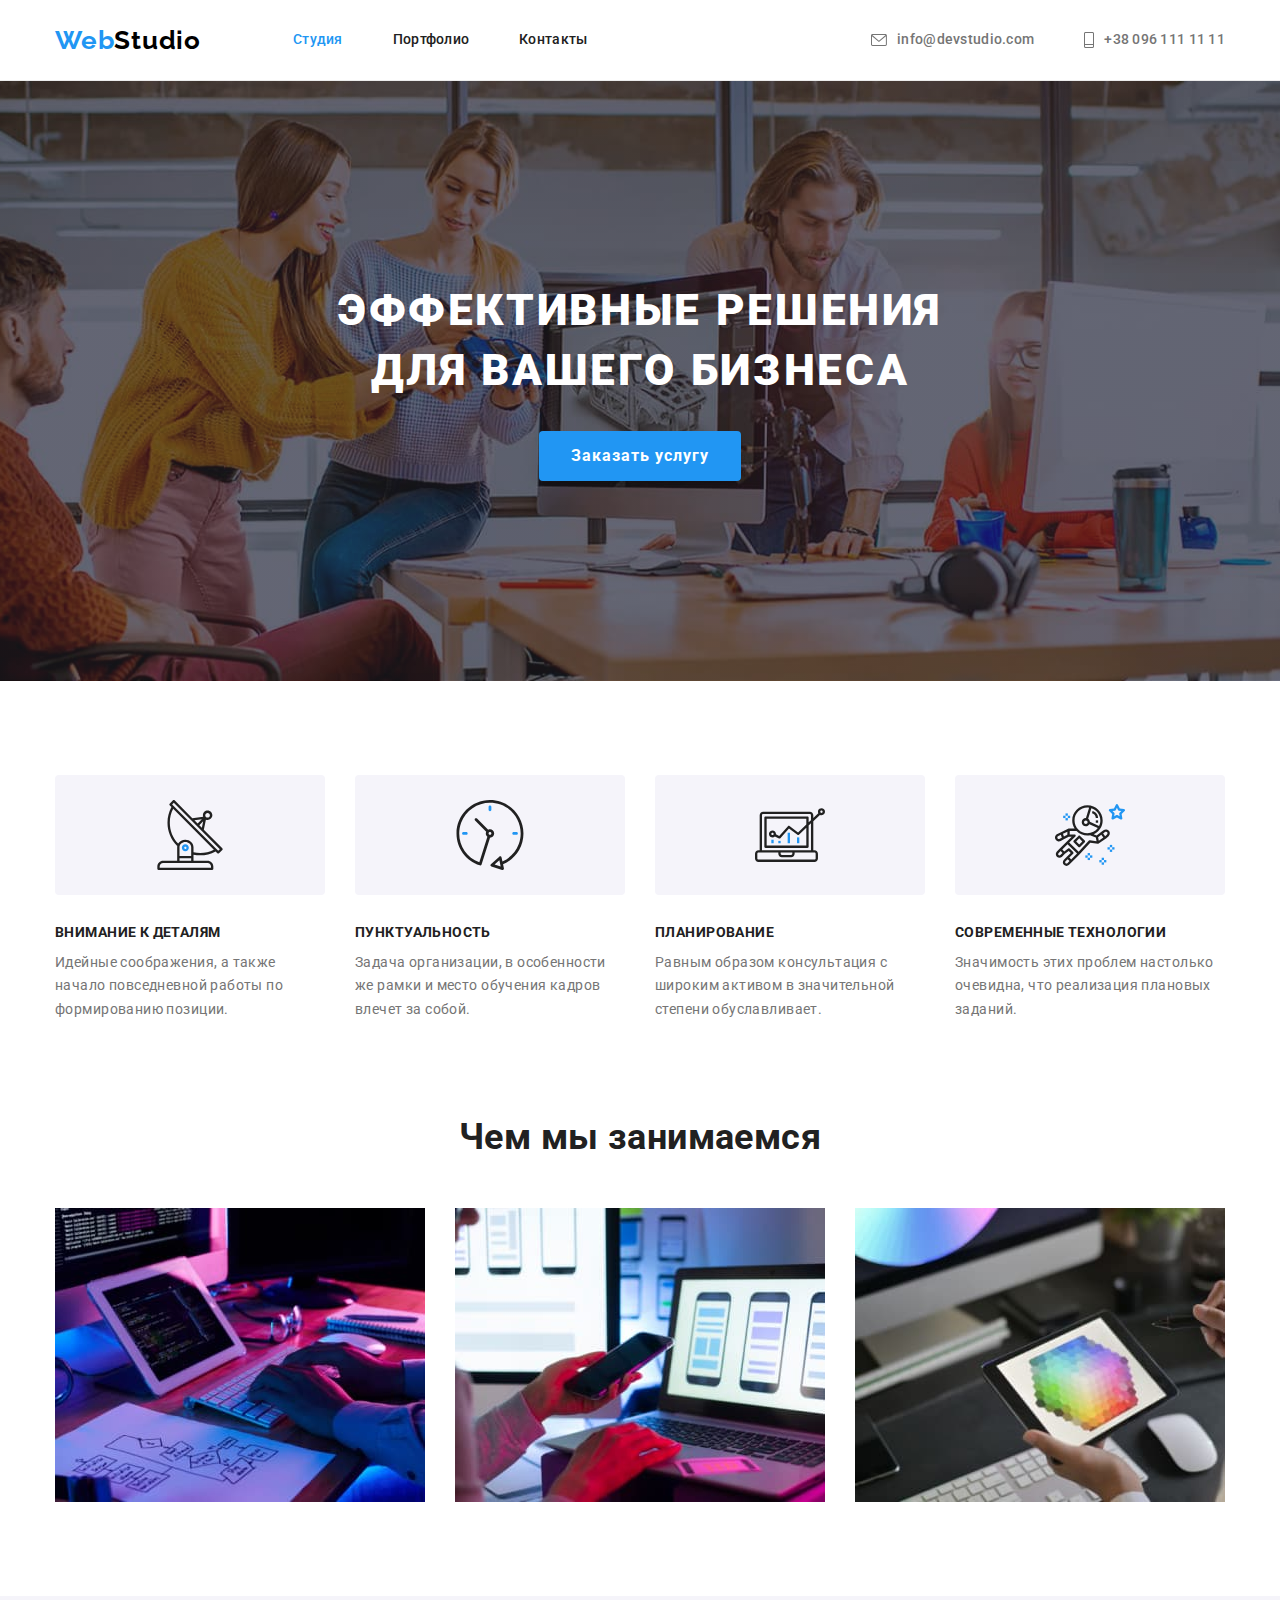
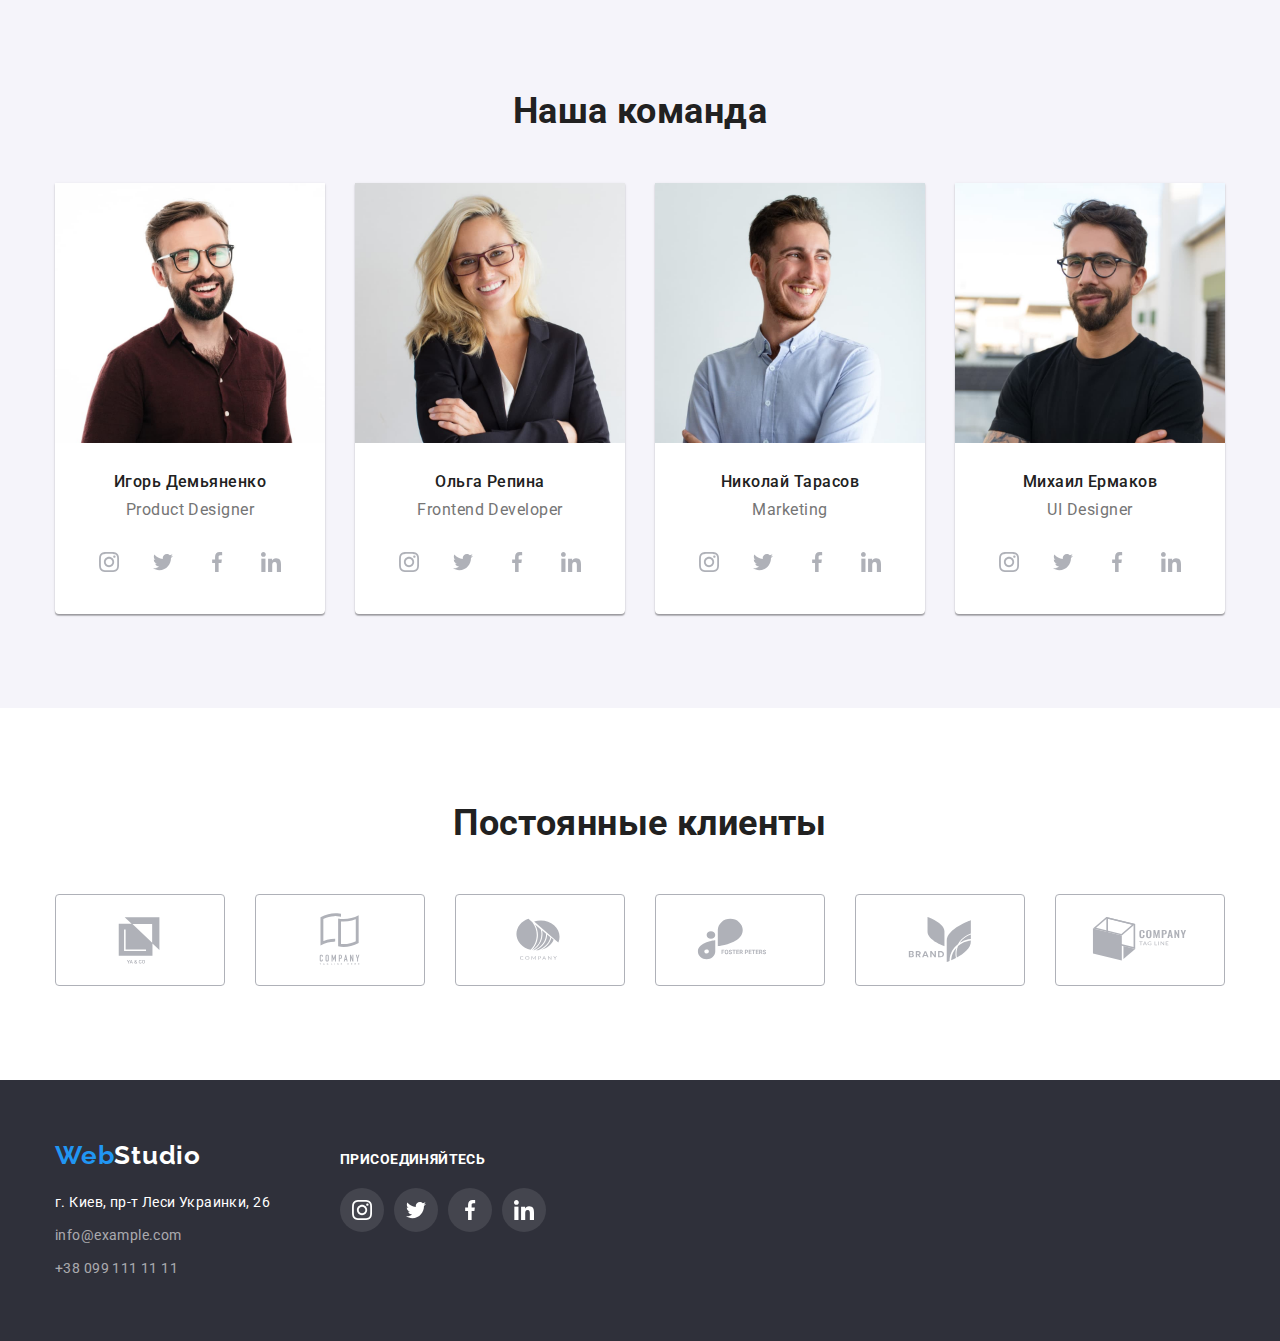
==== index.html @ 3a70c7c9 "dz5" ====
<!DOCTYPE html>
<html lang="ru">
<head>
    <meta charset="UTF-8">
    <meta http-equiv="X-UA-Compatible" content="IE=edge">
    <meta name="viewport" content="width=device-width, initial-scale=1.0">
    <title>Document</title>
    <link
      rel="stylesheet"
      href="https://cdnjs.cloudflare.com/ajax/libs/modern-normalize/1.1.0/modern-normalize.min.css"
    />
    <link rel="stylesheet" href="./css/style.css">
    <link rel="preconnect" href="https://fonts.googleapis.com">
    <link rel="preconnect" href="https://fonts.gstatic.com" crossorigin>
    <link href="https://fonts.googleapis.com/css2?family=Raleway:wght@700&family=Roboto:wght@400;500;700;900&display=swap" rel="stylesheet">
</head>
<body>
    <header class="header">
        <div class="container header-container">
        <nav class="header-nav nav"> 
            <a class="logo-header link" href="./index.html">Web<span class="header-logo-black">Studio</span></a>
            <ul  class="list header-nav-list">
                <li class="header-nav-item"><a class="header-nav-link link current" href="./index.html">Студия</a></li>
                <li class="header-nav-item"><a class="header-nav-link link" href="./portfolio.html">Портфолио</a></li>
                <li class="header-nav-item"><a class="header-nav-link link" href="">Контакты</a></li>
            </ul>
        </nav> 
        
            <ul  class="header-tel list">
                <li class="header-tel-li">
                    <a class="header-nav-link link"
                     href="mailto:info@devstudio.com">
                    <svg class="header-icons"  width="16px" height="12px">
                    <use href="./images/icons.svg#icon-mail-icon"></use>
                    </svg>info@devstudio.com</a></li>
                <li class="header-tel-li">
                    <a class="header-nav-link link" 
                    href="tel:+380961111111">
                    <svg class="header-icons"  width="10px" height="16px">
                        <use href="./images/icons.svg#icon-phone-icon"></use>
                    </svg>
                    +38 096 111 11 11</a></li>
            </ul>
        </div>
    </header>
        
    <main>
        <!-- Герой -->
        <section class=hero> 
            <h1 class="hero-title">
                Эффективные решения<br />
                для вашего бизнеса
              </h1>   
            <button type="button" class="hero-btn">Заказать услугу</button>
        </section>

        <!-- Наши особенности -->
         <section class="section about-us">
             <div class="container">
             <h2 class="visually-hidden" >Преимущества</h2>
             <ul  class="about-us-list list">
                 <li class="about-item">
                    <div class="about-us-container ">
                        <svg class="benefits-icons" width="70px" height="70px">
                          <use href="./images/icons.svg#icon-antenna"></use>
                        </svg>
                      </div>
                     <h3 class="about-us-title title">Внимание к деталям</h3>
                     <p class="about-us-text">Идейные соображения, а также начало повседневной работы по формированию позиции.</p>
                 </li>
                 <li class="about-item">
                    <div class="about-us-container ">
                        <svg class="benefits-icons" width="70px" height="70px">
                          <use href="./images/icons.svg#icon-clock"></use>
                        </svg>
                      </div>
                     <h3 class="about-us-title title">Пунктуальность</h3>
                     <p class="about-us-text">Задача организации, в особенности же рамки и место обучения кадров влечет за собой.</p>
                 </li>  
                 <li class="about-item">
                    <div class="about-us-container ">
                        <svg class="benefits-icons" width="70px" height="70px">
                          <use href="./images/icons.svg#icon-diagram"></use>
                        </svg>
                      </div>
                     <h3 class="about-us-title title">Планирование</h3>
                     <p class="about-us-text">Равным образом консультация с широким активом в значительной степени обуславливает.</p>
                 </li>
                 <li class="about-item">
                    <div class="about-us-container ">
                        <svg class="benefits-icons" width="70px" height="70px">
                          <use href="./images/icons.svg#icon-astronaut"></use>
                        </svg>
                      </div>
                     <h3 class="about-us-title title">Современные технологии</h3>
                     <p class="about-us-text">Значимость этих проблем настолько очевидна, что реализация плановых заданий.</p>
                 </li>
             </ul>
            </div>
         </section>
         <!-- Чем мы занимаемся -->
         <section class="section product">
             <div class="container">
            <h2 class="section-title title">Чем мы занимаемся</h2>
            <ul class="product-list list">
                <li class="product-li">
                    <img class="photo-about-we"
                     src="./images/about-img-1.jpg"
                     alt="разработка программного обеспечения"
                     width="370"
                    />
                </li>
                <li class="product-li">
                    <img class="photo-about-we"
                    src="./images/about-img-2.jpg" 
                    alt="разработка мобильных приложений"
                    width="370"
                    />
                </li>
                <li class="product-li">
                    <img class="photo-about-we"
                    src="./images/about-img-3.jpg"
                    alt="подбор цветной гаммы"
                    width="370"
                    />
                </li>
            </ul>
            </div>
         </section>
         <!-- Наша команда -->
         <section class="section team">
             <div class="container">
             <h2 class="section-title title">Наша команда</h2>
             <ul  class="team-list list">
                 <li class="team-list-item">
                     <img class="photo-about-we"
                     src="./images/team-img-1.jpg" 
                     alt="фото сотрудника продуктового дизайнера Игоря Демьяненко"
                     width="270"
                     />
                     <div class="title-name">
                     <h3 class="team-name-title title">Игорь Демьяненко</h3>
                     <p class="team-list-text" lang="en">Product Designer</p>
                     <ul class="social-list list">
                        <li class="social-item">
                          <a href="https://www.instagram.com/" class="social-links" target="_blank" rel="noreferrer noopener">
                            <svg class="social-icons" width="20px" height="20px">
                              <use href="./images/icons.svg#icon-instagram"></use>
                            </svg>
                        </a>
                        </li>
                        <li class="social-item">
                            <a href="https://twitter.com/?lang=ru" class="social-links" target="_blank" rel="noreferrer noopener">
                              <svg class="social-icons" width="20px" height="20px">
                                <use href="./images/icons.svg#icon-twitter"></use>
                              </svg>
                            </a>
                          </li>
                          <li class="social-item">
                            <a href="https://www.facebook.com/" class="social-links" target="_blank" rel="noreferrer noopener">
                              <svg class="social-icons" width="20px" height="20px">
                                <use href="./images/icons.svg#icon-facebook"></use>
                              </svg>
                            </a>
                          </li>
                          <li class="social-item">
                            <a href="https://ru.linkedin.com/" class="social-links" target="_blank" rel="noreferrer noopener">
                              <svg class="social-icons" width="20px" height="20px">
                                <use href="./images/icons.svg#icon-linkedin"></use>
                              </svg>
                            </a>
                          </li>
                     </ul>
                     </div>
                 </li>
                 <li class="team-list-item">
                     <img class="photo-about-we" 
                     src="./images/team-img-2.jpg" 
                     alt="фото сотрудника фронтенд разработчика Ольги Репиной"
                     width="270"
                     />
                     <div class="title-name">
                     <h3 class="team-name-title title">Ольга Репина</h3>
                     <p class="team-list-text" lang="en">Frontend Developer</p>
                     <ul class="social-list list">
                        <li class="social-item">
                          <a href="https://www.instagram.com/" class="social-links" target="_blank" rel="noreferrer noopener">
                            <svg class="social-icons" width="20px" height="20px">
                              <use href="./images/icons.svg#icon-instagram"></use>
                            </svg>
                        </a>
                        </li>
                        <li class="social-item">
                            <a href="https://twitter.com/?lang=ru" class="social-links" target="_blank" rel="noreferrer noopener">
                              <svg class="social-icons" width="20px" height="20px">
                                <use href="./images/icons.svg#icon-twitter"></use>
                              </svg>
                            </a>
                          </li>
                          <li class="social-item">
                            <a href="https://www.facebook.com/" class="social-links" target="_blank" rel="noreferrer noopener">
                              <svg class="social-icons" width="20px" height="20px">
                                <use href="./images/icons.svg#icon-facebook"></use>
                              </svg>
                            </a>
                          </li>
                          <li class="social-item">
                            <a href="https://ru.linkedin.com/" class="social-links" target="_blank" rel="noreferrer noopener">
                              <svg class="social-icons" width="20px" height="20px">
                                <use href="./images/icons.svg#icon-linkedin"></use>
                              </svg>
                            </a>
                          </li>
                     </ul>
                     </div>
                 </li>
                 <li class="team-list-item">
                     <img class="photo-about-we" 
                     src="./images/team-img-3.jpg" 
                     alt="фото сотрудника маркетолога Николая Тарасова"
                     width="270"
                     />
                    <div class="title-name">
                     <h3 class="team-name-title title">Николай Тарасов</h3>
                     <p class="team-list-text" lang="en">Marketing</p>
                     <ul class="social-list list">
                        <li class="social-item">
                          <a href="https://www.instagram.com/" class="social-links" target="_blank" rel="noreferrer noopener">
                            <svg class="social-icons" width="20px" height="20px">
                              <use href="./images/icons.svg#icon-instagram"></use>
                            </svg>
                        </a>
                        </li>
                        <li class="social-item">
                            <a href="https://twitter.com/?lang=ru" class="social-links" target="_blank" rel="noreferrer noopener">
                              <svg class="social-icons" width="20px" height="20px">
                                <use href="./images/icons.svg#icon-twitter"></use>
                              </svg>
                            </a>
                          </li>
                          <li class="social-item">
                            <a href="https://www.facebook.com/" class="social-links" target="_blank" rel="noreferrer noopener">
                              <svg class="social-icons" width="20px" height="20px">
                                <use href="./images/icons.svg#icon-facebook"></use>
                              </svg>
                            </a>
                          </li>
                          <li class="social-item">
                            <a href="https://ru.linkedin.com/" class="social-links" target="_blank" rel="noreferrer noopener">
                              <svg class="social-icons" width="20px" height="20px">
                                <use href="./images/icons.svg#icon-linkedin"></use>
                              </svg>
                            </a>
                          </li>
                     </ul>
                    </div>
                 </li>
                 <li class="team-list-item">
                     <img class="photo-about-we" 
                        src="./images/team-img-4.jpg" 
                        alt="фото сотрудника дизайнера интерфесов Михаила Ермакова"
                        width="270"
                     />
                     <div class="title-name">
                        <h3 class="team-name-title title">Михаил Ермаков</h3>
                        <p class="team-list-text" lang="en">UI Designer</p>
                        <ul class="social-list list">
                            <li class="social-item">
                              <a href="https://www.instagram.com/" class="social-links" target="_blank" rel="noreferrer noopener">
                                <svg class="social-icons" width="20px" height="20px">
                                  <use href="./images/icons.svg#icon-instagram"></use>
                                </svg>
                            </a>
                            </li>
                            <li class="social-item">
                                <a href="https://twitter.com/?lang=ru" class="social-links" target="_blank" rel="noreferrer noopener">
                                  <svg class="social-icons" width="20px" height="20px">
                                     <use href="./images/icons.svg#icon-twitter"></use>
                                  </svg>
                                </a>
                              </li>
                              <li class="social-item">
                                <a href="https://www.facebook.com/" class="social-links" target="_blank" rel="noreferrer noopener">
                                  <svg class="social-icons" width="20px" height="20px">
                                    <use href="./images/icons.svg#icon-facebook"></use>
                                  </svg>
                                </a>
                              </li>
                              <li class="social-item">
                                <a href="https://ru.linkedin.com/" class="social-links" target="_blank" rel="noreferrer noopener">
                                  <svg class="social-icons" width="20px" height="20px">
                                    <use href="./images/icons.svg#icon-linkedin"></use>
                                  </svg>
                                </a>
                              </li>
                         </ul>
                     </div>
                 </li>
             </ul>
            </div>
         </section>
        <!-- Клиенты -->
         <section class="section">
            <div class="container">
              <h2 class="section-title title">Постоянные клиенты</h2>
              <ul class="client-list list">
                <li class="client-item">
                  <a href="https://www.google.com.ua/?hl=ru" class="client-link" target="_blank" rel="noreferrer noopener">
                    <svg class="client-icon" width="106px" height="60px">
                      <use href="./images/icons.svg#icon-Logo"></use>
                    </svg>
                  </a>
                </li>
                <li class="client-item">
                  <a href="https://www.google.com.ua/?hl=ru" class="client-link" target="_blank" rel="noreferrer noopener"> 
                    <svg class="client-icon" width="106px" height="60px">
                      <use href="./images/icons.svg#icon-Logo-1"></use>
                    </svg>
                  </a>
                </li>
                <li class="client-item">
                  <a href="https://www.google.com.ua/?hl=ru" class="client-link" target="_blank" rel="noreferrer noopener">
                    <svg class="client-icon" width="106px" height="60px">
                      <use href="./images/icons.svg#icon-Logo-2"></use>
                    </svg>
                  </a>
                </li>
                <li class="client-item">
                  <a href="https://www.google.com.ua/?hl=ru" class="client-link" target="_blank" rel="noreferrer noopener">
                    <svg class="client-icon" width="106px" height="60px">
                      <use href="./images/icons.svg#icon-Logo-3"></use>
                    </svg>
                  </a>
                </li>
                <li class="client-item">
                  <a href="https://www.google.com.ua/?hl=ru" class="client-link" target="_blank" rel="noreferrer noopener">
                    <svg class="client-icon" width="106px" height="60px">
                      <use href="./images/icons.svg#icon-Logo-4"></use>
                    </svg>
                  </a>
                </li>
                <li class="client-item">
                  <a href="https://www.google.com.ua/?hl=ru" class="client-link" target="_blank" rel="noreferrer noopener">
                    <svg class="client-icon" width="106px" height="60px">
                      <use href="./images/icons.svg#icon-Logo-5"></use>
                    </svg>
                  </a>
                </li>
              </ul>
            </div>
          </section>
    </main>
    <!-- ФУТЕР -->
    <footer class="footer">
      <div class="container footer-container">
        <div class="address-container">
        <a href="./index.html" class="logo-footer link">Web<span class="logo-white">Studio</span></a>
        <address class="footer-addr">
                <ul  class="footer-addr-list list ">
                    <li class="footer-addr-item"><a class="footer-addr-link link" href="https://goo.gl/maps/5dqKB5nKvuYX2aMz5" target="_blank" rel="noreferrer noopener">г. Киев, пр-т Леси Украинки, 26</a></li>
                    <li class="footer-addr-item"><a class="footer-addr-link link" href="mailto:info@example.com">info@example.com</a></li>
                    <li class="footer-addr-item"><a class="footer-addr-link link" href="tell:+380991111111">+38 099 111 11 11</a></li>
                </ul>
            </address>
        </div>
        <div class="footer-social-container">   
          <h3 class="footer-title">присоединяйтесь</h3>
          <ul class="social-list list">
              <li class="social-item">
                  <a href="" class="social-links">
                      <svg class="social-icons" width="20" height="20">
                          <use href="./images/icons.svg#icon-instagram"></use>
                      </svg>
                  </a>
              </li>
              <li class="social-item">
                  <a href="" class="social-links">
                      <svg class="social-icons" width="20" height="20">
                          <use href="./images/icons.svg#icon-twitter"></use>
                      </svg>
                  </a>
              </li>
              <li class="social-item">
                  <a href="" class="social-links">
                      <svg class="social-icons" width="20" height="20">
                          <use href="./images/icons.svg#icon-facebook"></use>
                      </svg>
                  </a>
              </li>
              <li class="social-item">
                  <a href="" class="social-links">
                      <svg class="social-icons" width="20" height="20">
                          <use href="./images/icons.svg#icon-linkedin"></use>
                      </svg>
                  </a>
              </li>
          </ul>
      </div>
    </div>
    </footer>
    
</body>
</html>
---- css/style.css ----
:root {
    --main-text-color: #757575;
    --accent-color: #2196f3;
    --title-color: #212121;
    --external-color: #ffffff;
    --bg-color: #2f303a;
    --ex-bg-color: #f5f4fa;
    --border-color:#ececec;
    --icons-color: #afb1b8;
  }
  
  body {
    font-family: 'Roboto', sans-serif;
    color: var(--main-text-color);
    background-color: var(--external-color);
    font-size: 14px;
    line-height: 1.71;
    letter-spacing: 0.03em;
    
  }
  
  .link {
    text-decoration: none;
    outline: none;
    color: inherit
  }
  
  .list {
    list-style: none;
  }

  p,
  h1,
  h2,
  h3,
  h4,
  h5,
  h6 {
    margin: 0;
  }

  ul {
    margin: 0;
    padding-left: 0;
  }

  button {
    cursor: pointer;
  }


  .container{
    padding-left: 15px;
    padding-right: 15px;
    width: 1200px;
    /*
    outline: 1px solid red;
    */
    margin: 0 auto;
    

  }

  .title {
    color: var(--title-color);
  }
  
  .visually-hidden {
    position: absolute;
    white-space: nowrap;
    width: 1px;
    height: 1px;
    overflow: hidden;
    border: 0;
    padding: 0;
    clip: rect(0 0 0 0);
    clip-path: inset(50%);
    margin: -1px;
  }
  
  /* -------------header styles-------------- */
 
  .header {
    background-color: var(--external-color);
    border-bottom: 1px solid var(--border-color);
  }
  
  .header-container {
    display: flex;
    align-items: center;
  }
  
  .nav {
    display: flex;
    align-items: center;
  }
  
  
  .header-nav-item:not(:last-child) {
    margin-right: 50px;
  }

  .header-tel{
    display: flex;
    margin-left: auto;
    align-items: center;
  }
  
  .header-tel-li:not(:last-child) {
    margin-right: 50px;
  }

  
  .logo-header,
  .logo-footer{
    font-family: 'Raleway', sans-serif;
    font-weight: 700;
    font-size: 26px;
    line-height: 1.19;
    letter-spacing: 0.03em;
    color: var(--accent-color);
    width: 145px;
    display: block;
  }
  
  .logo-header{
     margin-left: auto;
    margin-right: 93px;
  }

  .logo-footer{
     margin-bottom: 20px;

  }
  .header-logo-black{
    color: #000000;
  }

  .logo-white {
    color: #ffffff;
  }
  
  .header-nav-list{
  color: var(--title-color);
  display: flex;
  }
  
  .header-nav-link{
  display: flex;
  justify-content: flex-end;
  align-items: center;
  font-weight: 500;
  font-size: 14px;
  line-height: 1.14;
  letter-spacing: 0.02em;
  margin-left: auto;
  padding-top: 32px;
    padding-bottom: 32px;
  }
  .header-icons {
    margin-right: 10px;
    fill: currentColor;
  }
 

  .header-nav-tel{
    font-weight: 500;
    font-size: 14px;
    line-height: 1.14;
    letter-spacing: 0.02em;;
    color: var(--primery-text-color);


  }


  .header-nav-link:hover,
  .header-nav-link:focus,
  .current {
    color: var(--accent-color);
  }
  


 
  
  /*-----------Портфолио------------*/
  .portfolio{
    padding-top: 94px;
    padding-bottom: 94px;
  }
  .btn-container{
    margin-bottom: 34px;

  }
  .filter-item:not(:last-child) {
    margin-right: 8px;
  }
  
   .filter-btn {
    cursor: pointer; 
    border: transparent;
    font-weight: 500;
    font-size: 16px;
    line-height: 1.62;
    text-align:center;
    letter-spacing: 0.03em;
    color: var(--title-color);
    background-color: var(--ex-bg-color);
    padding: 6px 22px;
    border-radius: 4px;
    border: 0;
    min-height: 38px;
  }
 
  .filter-list{
    display: flex;
    justify-content: center;
    margin-bottom: 50px;
  }
  .active,
  .filter-btn:hover,
  .filter-btn:focus {
    background-color: var(--accent-color);
    color: var(--external-color);
    box-shadow: 0px 3px 1px rgba(0, 0, 0, 0.1), 0px 1px 2px rgba(0, 0, 0, 0.08), 0px 2px 2px rgba(0, 0, 0, 0.12);

  }
 
  .project-list{
    display: flex;
    flex-wrap: wrap;
    margin-left: -30px;
    margin-top: -30px;

  }

  .project-list-item{ 
    flex-basis: calc(100% / 3 - 30px);
    margin-left: 30px;
    margin-top: 30px;

  }
  .project-list-title{
    font-weight: bold;
    font-size: 18px;
    line-height: 2;
    margin-bottom: 4px;
    letter-spacing: 0.06em;
  }
 
.port-name {
  border: 1px solid var(--border-color);
  border-top: none;
  padding: 20px 24px;

}



.project-link:hover,
.project-link:focus{
  box-shadow: 0px 1px 1px rgba(0, 0, 0, 0.12), 0px 4px 4px rgba(0, 0, 0, 0.06),
  1px 4px 6px rgba(0, 0, 0, 0.16);
  display: inline-block;
}

  /* ------------------hero styles---------------- */
  
  .hero {
    background-color: var(--bg-color);
    padding-top: 200px;
    padding-bottom: 200px;
    text-align: center;
    background-image: linear-gradient(
      rgba(47, 48, 58, 0.4),
      rgba(47, 48, 58, 0.4)
    ),
    url(../images/hero-bgr.jpg);
  background-repeat: no-repeat;
  background-position: center;
  }
  
  .hero-title {
    font-weight: 900;
    font-size: 44px;
    line-height: 1.36;
    letter-spacing: 0.06em;
    text-transform: uppercase;
    color: var(--external-color);
    margin-bottom: 30px;
    
   
  }
  .flex-btn {
    display: flex;
    justify-content: center;
  }
  
  .hero-btn {
    margin: 0 auto;
    font-weight: 700;
    font-size: 16px;
    line-height: 1.87;
    display: block;
    text-align: center;
    letter-spacing: 0.06em;
    background-color: var(--accent-color);
    color: var(--external-color);
    cursor: pointer;
    border: none;
    box-shadow: 0px 4px 4px rgba(0, 0, 0, 0.15);
    border-radius: 4px;
    padding: 10px 32px;
  
    
  }
  
  .hero-btn:hover,
  .hero-btn:focus {
    background-color: var(--accent-color)
  }
  
  /* -------------Наши особенности------------ */
  .about-us-container {
    background: var(--ex-bg-color);
    border-radius: 4px;
    display: flex;
    justify-content: center;
    padding: 25px 100px;
    margin-bottom: 30px;
  }

    .section{
      padding-top: 94px;
      padding-bottom: 94px;
    }
    /*
    .about-item:not(:last-child) {
      margin-right: 30px;
    }
    */
    .about-us-list{  
      display: flex;
      flex-wrap: wrap;
      margin-left: -30px;
      margin-top: -30px;
    }

    .about-us{
      padding-bottom: 0;
    }
    .about-item{
      margin-left: 30px;
      margin-top: 30px;
      flex-basis:  calc(100% / 4 - 30px)
    }

    .about-us-text{
      font-size: 14px;
      line-height: 1.71;
      letter-spacing: 0.03em;

    }
    .about-us-title {
      font-weight: 700;
      font-size: 14px;
      line-height: 1.14;
      letter-spacing: 0.03em;
      text-transform: uppercase;
      margin-bottom: 10px;
    }
  
  /*--------------IMG---------------*/
  img{
  display: block;
  min-width: 100%;
  height: auto;
  }

  /* ------------Чем мы занимаемся------------- */
  /*
  .product{
    padding-bottom: 94px;
  }
*/
  .product-list.list {
    display: flex;
    flex-wrap: wrap;
    margin-left: -30px;
    margin-top: -30px;
  }
  
  .section-title {
    font-size: 36px;
    line-height: 1.17;
    text-align: center;
    margin-bottom: 50px;
}
  /*
  .photo-about-we:not(:last-child) {
    margin-right: 30px;
  }
*/

  .product-li{
    margin-left: 30px;
    margin-top: 30px;
    flex-basis: calc(100% / 3 - 30px)
  }

  /* -----------------Наша команда------------- */
  
  .team {
    background-color: var(--ex-bg-color);
  }
  .team-list{
    display: flex;
    flex-wrap: wrap;
    margin-left: -30px;
    margin-top: -30px;
  }
  /*
  .team-list-item{
    
  }
*/
  .team-list-item {
    margin-left: 30px;
    margin-top: 30px;
    flex-basis: calc(100% / 4 - 30px);
    box-shadow: 0px 1px 3px rgba(0, 0, 0, 0.12), 0px 1px 1px rgba(0, 0, 0, 0.14),
    0px 2px 1px rgba(0, 0, 0, 0.2);
    border-radius: 0px 0px 4px 4px;
    background-color: var(--external-color)
  }
  .team-title {
    font-size: 36px;
    line-height: 1.17;
    text-align: center;
  }
  
  .team-list-text,
  .team-name-title  {
    font-size: 16px;
    line-height: 1.18;
    text-align: center;
    letter-spacing: 0.03em;
    margin-bottom: 16px;
  }
  .team-name-title  {
    font-weight: 500;
    font-size: 16px;
    line-height: 1.18;
    text-align: center;
    letter-spacing: 0.03em;
    color: var(--title-color);
    margin-bottom: 10px;
  }

  .title-name {
    padding: 30px 0;
  }
  
  .social-hover:focus,
  .social-hover:hover{
    color: var(--external-color);
  }

  .social-links:hover .team-social-icons,
  .social-links:focus .team-social-icons {
    fill: var(--external-color);}


  
  
  .team-social-links:hover,
  .team-social-links:focus {
    background-color: var(--accent-color);
  }
  
  .team-social-links:hover .team-social-icons,
  .team-social-links:focus .team-social-icons {
    fill: var(--external-color);}
  
/*----------------КЛИЕНТЫ---------------*/

.client-list {
  display: flex;
  flex-wrap: wrap;
  margin-left: -30px;
  margin-top: -30px;
}
/*
.client-item:not(:last-child) {
  margin-right: 30px;
}
*/
.client-item{
  margin-left: 30px;
      margin-top: 30px;
      flex-basis:  calc(100% / 6 - 30px)
}

.client-link {
  border: 1px solid var(--icons-color);
  box-sizing: border-box;
  border-radius: 4px;
  display: flex;
  justify-content: center;
  align-items: center;
  width: 170px;
  height: 92px;
}

.client-icon {
  fill: var(--icons-color);
}

.client-link:hover,
.client-link:focus {
  border-color: var(--accent-color);
}

.client-link:hover,
.client-link:focus {
  background-color: var(--external-color);
}

.client-link:hover .client-icon,
.client-link:focus .client-icon {
  fill: var(--accent-color);}

  /* -------------footer--------------- */
  .footer-container{
    display: flex;
    align-items: baseline;
  }
  .address-container {
    margin-right: 70px;
  }
  .footer {
    background-color: var(--bg-color);
    padding-top: 60px;
    padding-bottom: 60px;
  }
  .footer-addr{
    font-style: inherit;
  }
/*
  .footer-container{
    display: flex;
  }
  */
  .footer-addr-list.list{
    padding-top: 0;
    padding-bottom: 0;
    flex-flow: column;
  }

.footer-addr-item:not(:last-child){
  margin-bottom: 9px;
}
  
  .footer-addr-link {
    color: rgba(255, 255, 255, 0.6);
    font-style: normal;
    font-size: 14px;
    line-height: 1.71;
    letter-spacing: 0.03em;
    
  }
  
  .footer-addr-link[target='_blank'] {
    color: #ffffff;
  }
  
  .footer-addr-link:hover,
  .footer-addr-link:focus {
    color: var(--accent-color);
  }
  /*---------------Вторая часть футера------------*/
  .footer-title {
    font-weight: 700;
    font-size: 14px;
    line-height: 1.14;
    letter-spacing: 0.03em;
    text-transform: uppercase;
    color: var(--title-text-color);
    margin-bottom: 20px;
    color: var(--external-color);
  }
  .social-list {
    display: flex;
    justify-content: center;
    align-items: center;
    margin-top: 20px;
  }
  
  .social-links:focus,
  .social-links:hover {
    color:var(--external-color);
    background-color: var(--accent-color);
    }
     
   .footer .social-links{
     color:var(--external-color)
   } 

  .social-item:not(:last-child) {
    margin-right: 10px;
}
  .social-links {
    background: rgba(255, 255, 255, 0.1);
    width: 44px;
    height: 44px;
    display: flex;
    justify-content: center;
    align-items: center;
    border-radius: 50%;
    color:var(--icons-color)
  }

  .social-icons {
    fill: currentColor;
  }
  
  .footer-social-icons {
    fill: var(--external-color);}

  .join-us-item:not(:last-child) {
      margin-right: 10px;
  }
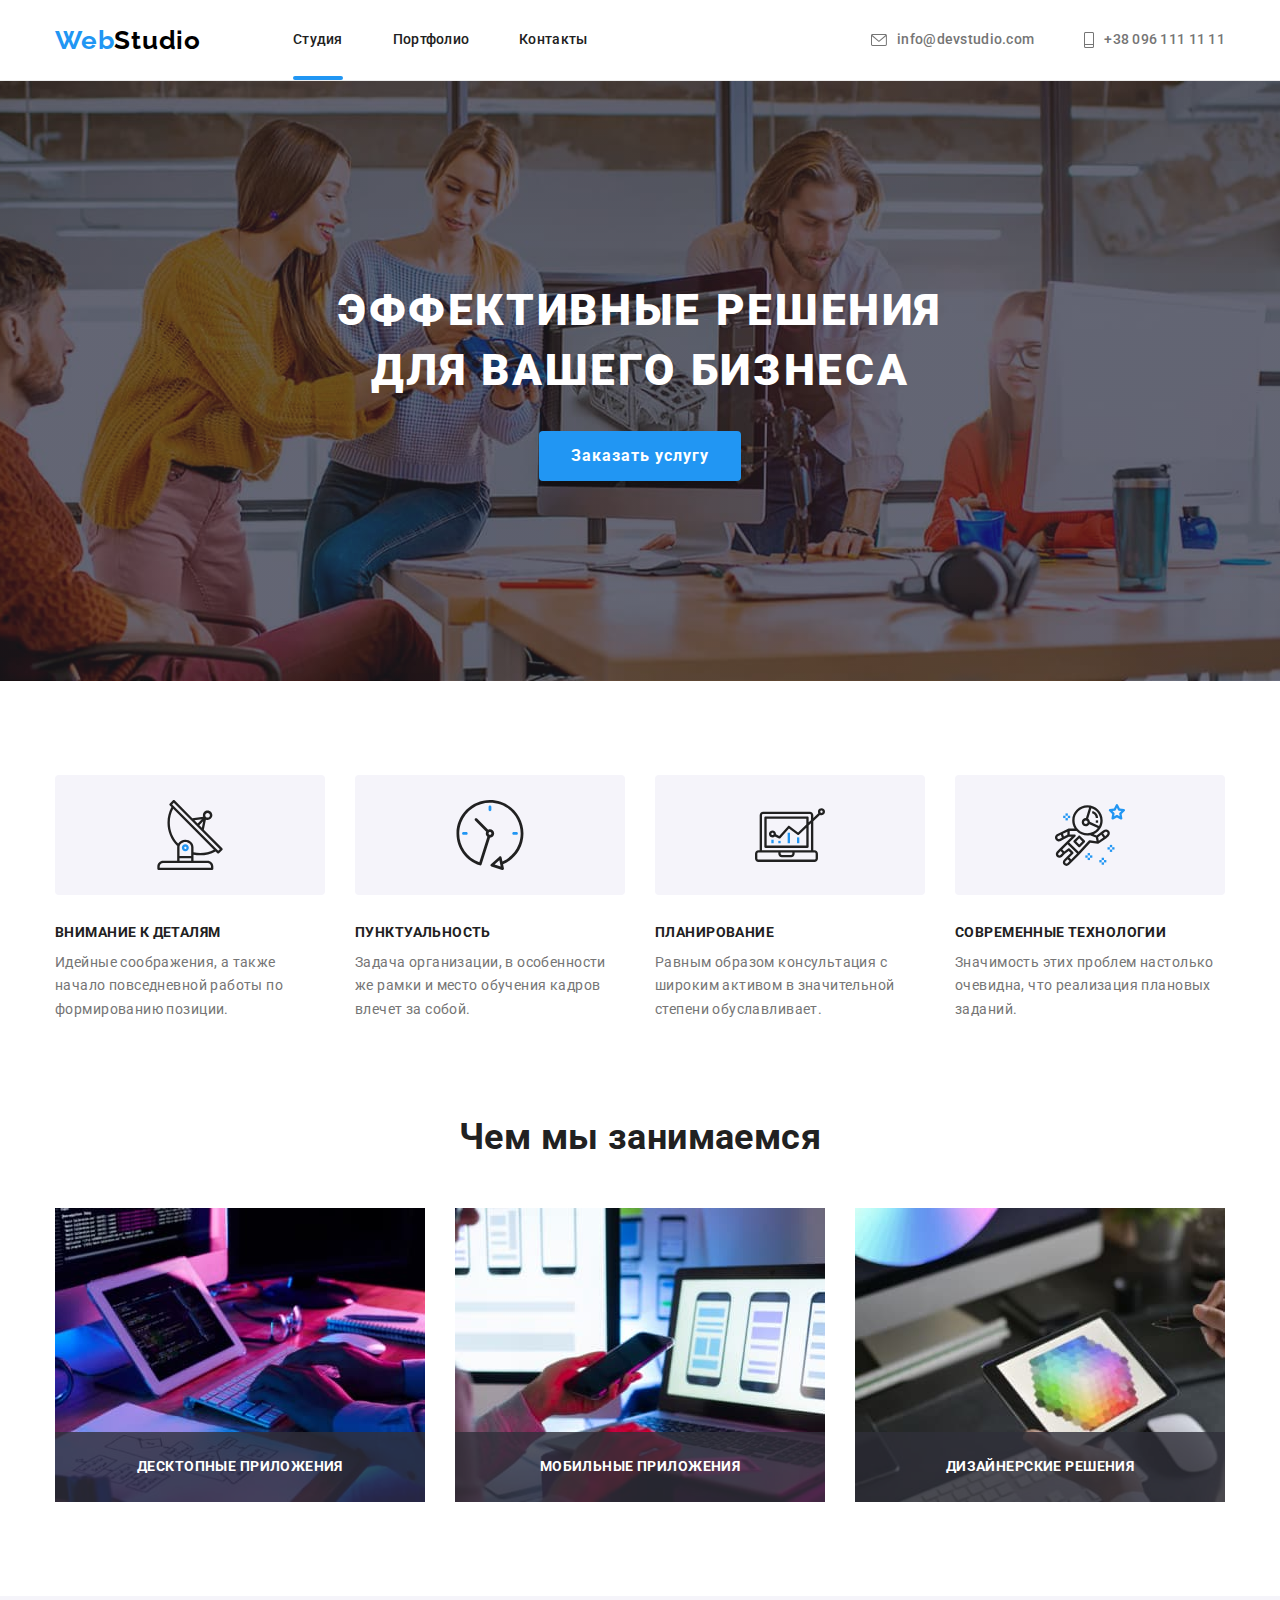
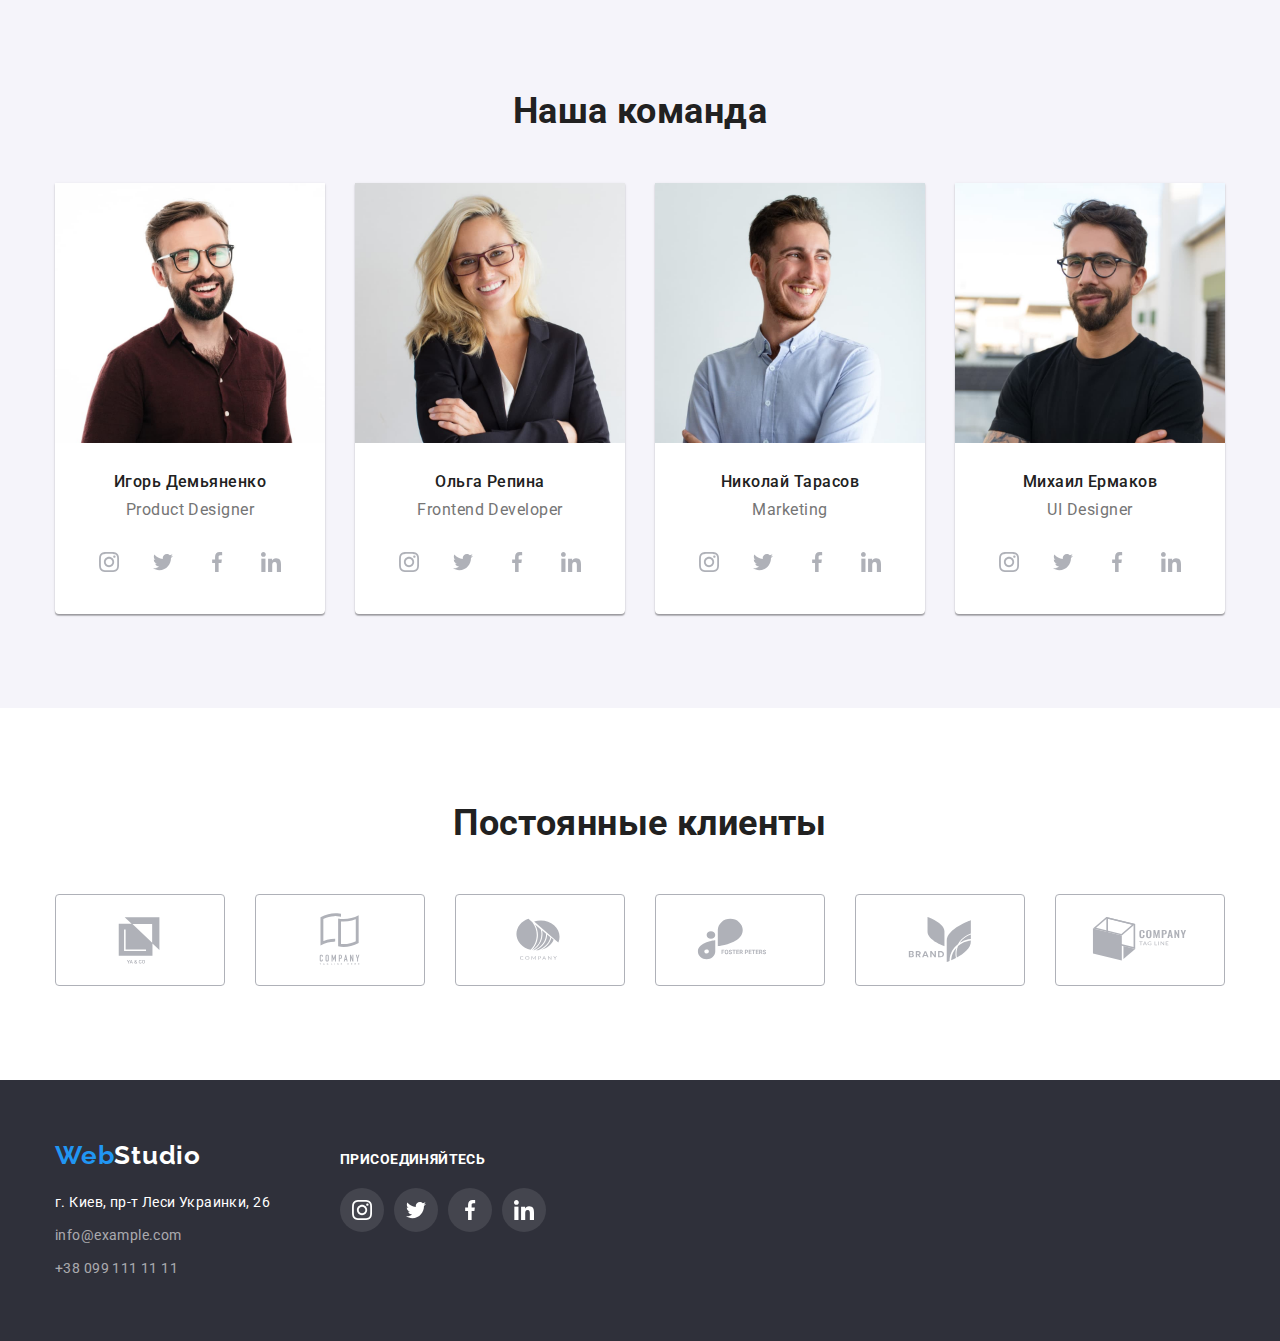
==== commit 4d527b8f: "dz5" ====
--- a/index.html
+++ b/index.html
@@ -20,7 +20,7 @@
         <nav class="header-nav nav"> 
             <a class="logo-header link" href="./index.html">Web<span class="header-logo-black">Studio</span></a>
             <ul  class="list header-nav-list">
-                <li class="header-nav-item"><a class="header-nav-link link current" href="./index.html">Студия</a></li>
+                <li class="header-nav-item"><a class="header-nav-link link current active-link" href="./index.html">Студия</a></li>
                 <li class="header-nav-item"><a class="header-nav-link link" href="./portfolio.html">Портфолио</a></li>
                 <li class="header-nav-item"><a class="header-nav-link link" href="">Контакты</a></li>
             </ul>
@@ -50,8 +50,8 @@
             <h1 class="hero-title">
                 Эффективные решения<br />
                 для вашего бизнеса
-              </h1>   
-            <button type="button" class="hero-btn">Заказать услугу</button>
+               </h1>   
+            <button type="button" class="hero-btn" data-modal-open>Заказать услугу</button>
         </section>
 
         <!-- Наши особенности -->
@@ -109,6 +109,9 @@
                      alt="разработка программного обеспечения"
                      width="370"
                     />
+                    <h3 class="about-us-title specialization-title">
+                      Десктопные приложения
+                    </h3>
                 </li>
                 <li class="product-li">
                     <img class="photo-about-we"
@@ -116,6 +119,9 @@
                     alt="разработка мобильных приложений"
                     width="370"
                     />
+                    <h3 class="about-us-title specialization-title">
+                      Мобильные приложения
+                    </h3>
                 </li>
                 <li class="product-li">
                     <img class="photo-about-we"
@@ -123,6 +129,9 @@
                     alt="подбор цветной гаммы"
                     width="370"
                     />
+                  <h3 class="about-us-title specialization-title">
+                Дизайнерские решения
+                  </h3>
                 </li>
             </ul>
             </div>
@@ -398,6 +407,15 @@
       </div>
     </div>
     </footer>
-    
+    <div class="btn-js is-hidden" data-modal>
+      <div class="hero-button">
+        <button type="button" class="button-close" data-modal-close>
+          <svg width="11px" height="11px">
+            <use href="./images/Vector.svg"></use>
+          </svg>
+        </button>
+      </div>
+    </div>
+    <script src="./js/modal.js"></script>
 </body>
 </html>--- a/css/style.css
+++ b/css/style.css
@@ -7,6 +7,7 @@
     --ex-bg-color: #f5f4fa;
     --border-color:#ececec;
     --icons-color: #afb1b8;
+    --primery-font: 'Roboto', sans-serif;
   }
   
   body {
@@ -180,7 +181,21 @@
     color: var(--accent-color);
   }
   
-
+  .active-link {
+    color: var(--btn-color);
+    position: relative;
+  }
+  
+  .active-link::after {
+    content: '';
+    width: 100%;
+    height: 4px;
+    border-radius: 2px;
+    position: absolute;
+    background-color: var(--accent-color);
+    left: 0;
+    bottom: 0;
+  }
 
  
   
@@ -239,8 +254,12 @@
     flex-basis: calc(100% / 3 - 30px);
     margin-left: 30px;
     margin-top: 30px;
-
-  }
+    transition-property: box-shadow;
+    transition-duration: 250ms;
+    transition-timing-function: cubic-bezier(0.4, 0, 0.2, 1);
+}
+
+  
   .project-list-title{
     font-weight: bold;
     font-size: 18px;
@@ -256,13 +275,37 @@
 
 }
 
-
+.project-link:hover .portfolio-img-text,
+.project-link:focus  .portfolio-img-text{
+  transform: translateY(0);
+}
+.portfolio-item-wrap {
+  position: relative;
+  overflow: hidden;
+}
 
 .project-link:hover,
 .project-link:focus{
   box-shadow: 0px 1px 1px rgba(0, 0, 0, 0.12), 0px 4px 4px rgba(0, 0, 0, 0.06),
   1px 4px 6px rgba(0, 0, 0, 0.16);
   display: inline-block;
+}
+.portfolio-img-text {
+  position: absolute;
+  font-family: var(--primery-font);
+  font-size: 18px;
+  line-height: 1.56;
+  letter-spacing: 0.03em;
+  color: var(--external-color);
+  background-color: rgba(33, 150, 243, 0.9);
+  top: 0;
+  left: 0;
+  padding: 63px 24px;
+  height: 100%;
+  transform: translateY(100%);
+  transition-property: transform;
+  transition-duration: 250ms;
+  transition-timing-function: cubic-bezier(0.4, 0, 0.2, 1);
 }
 
   /* ------------------hero styles---------------- */
@@ -369,6 +412,7 @@
       letter-spacing: 0.03em;
       text-transform: uppercase;
       margin-bottom: 10px;
+      color: var(--title-color);
     }
   
   /*--------------IMG---------------*/
@@ -381,7 +425,7 @@
   /* ------------Чем мы занимаемся------------- */
   /*
   .product{
-    padding-bottom: 94px;
+    padding-top: 0;
   }
 */
   .product-list.list {
@@ -404,9 +448,31 @@
 */
 
   .product-li{
+    position: relative;
     margin-left: 30px;
     margin-top: 30px;
     flex-basis: calc(100% / 3 - 30px)
+    
+  }
+  .after-second-titles {
+    font-weight: 700;
+    font-size: 14px;
+    line-height: 1.14;
+    letter-spacing: 0.03em;
+    text-transform: uppercase;
+    color: var(--title-text-color);
+    margin-bottom: 10px;
+  }
+  .specialization-title {
+    color: var(--external-color);
+    background: rgba(47, 48, 58, 0.8);
+    width: 100%;
+    padding-top: 27px;
+    padding-bottom: 27px;
+    margin-bottom: 0;
+    text-align: center;
+    position: absolute;
+    bottom: 0;
   }
 
   /* -----------------Наша команда------------- */
@@ -631,3 +697,52 @@
   .join-us-item:not(:last-child) {
       margin-right: 10px;
   }
+/* ----------------buttonjs---------------- */
+
+.btn-js{
+  position: fixed;
+  top: 0;
+  width: 100vw;
+  height: 100vh;
+  background-color: rgba(0, 0, 0, 0.2);
+  transition: opacity 500ms, visibility 500ms;
+}
+
+.backdrop.is-hidden .modal {
+  transform: scale(0.1);
+}
+
+.hero-button {
+  width: 528px;
+  min-height: 581px;
+  background-color: var(--external-color);
+  box-shadow: 0px 1px 3px rgba(0, 0, 0, 0.12), 0px 1px 1px rgba(0, 0, 0, 0.14),
+    0px 2px 1px rgba(0, 0, 0, 0.2);
+  border-radius: 4px;
+  position: absolute;
+  top: 50%;
+  left: 50%;
+  transform: translate(-50%, -50%) scale(1);
+  transition: transform 550ms;
+}
+
+.button-close {
+  display: flex;
+  align-items: center;
+  justify-content: center;
+  position: absolute;
+  top: 8px;
+  right: 8px;
+  width: 30px;
+  height: 30px;
+  background: var(--external-color);
+  border: 1px solid rgba(0, 0, 0, 0.1);
+  box-sizing: border-box;
+  border-radius: 50%;
+}
+
+.is-hidden {
+  opacity: 0;
+  pointer-events: none;
+  visibility: hidden;
+}
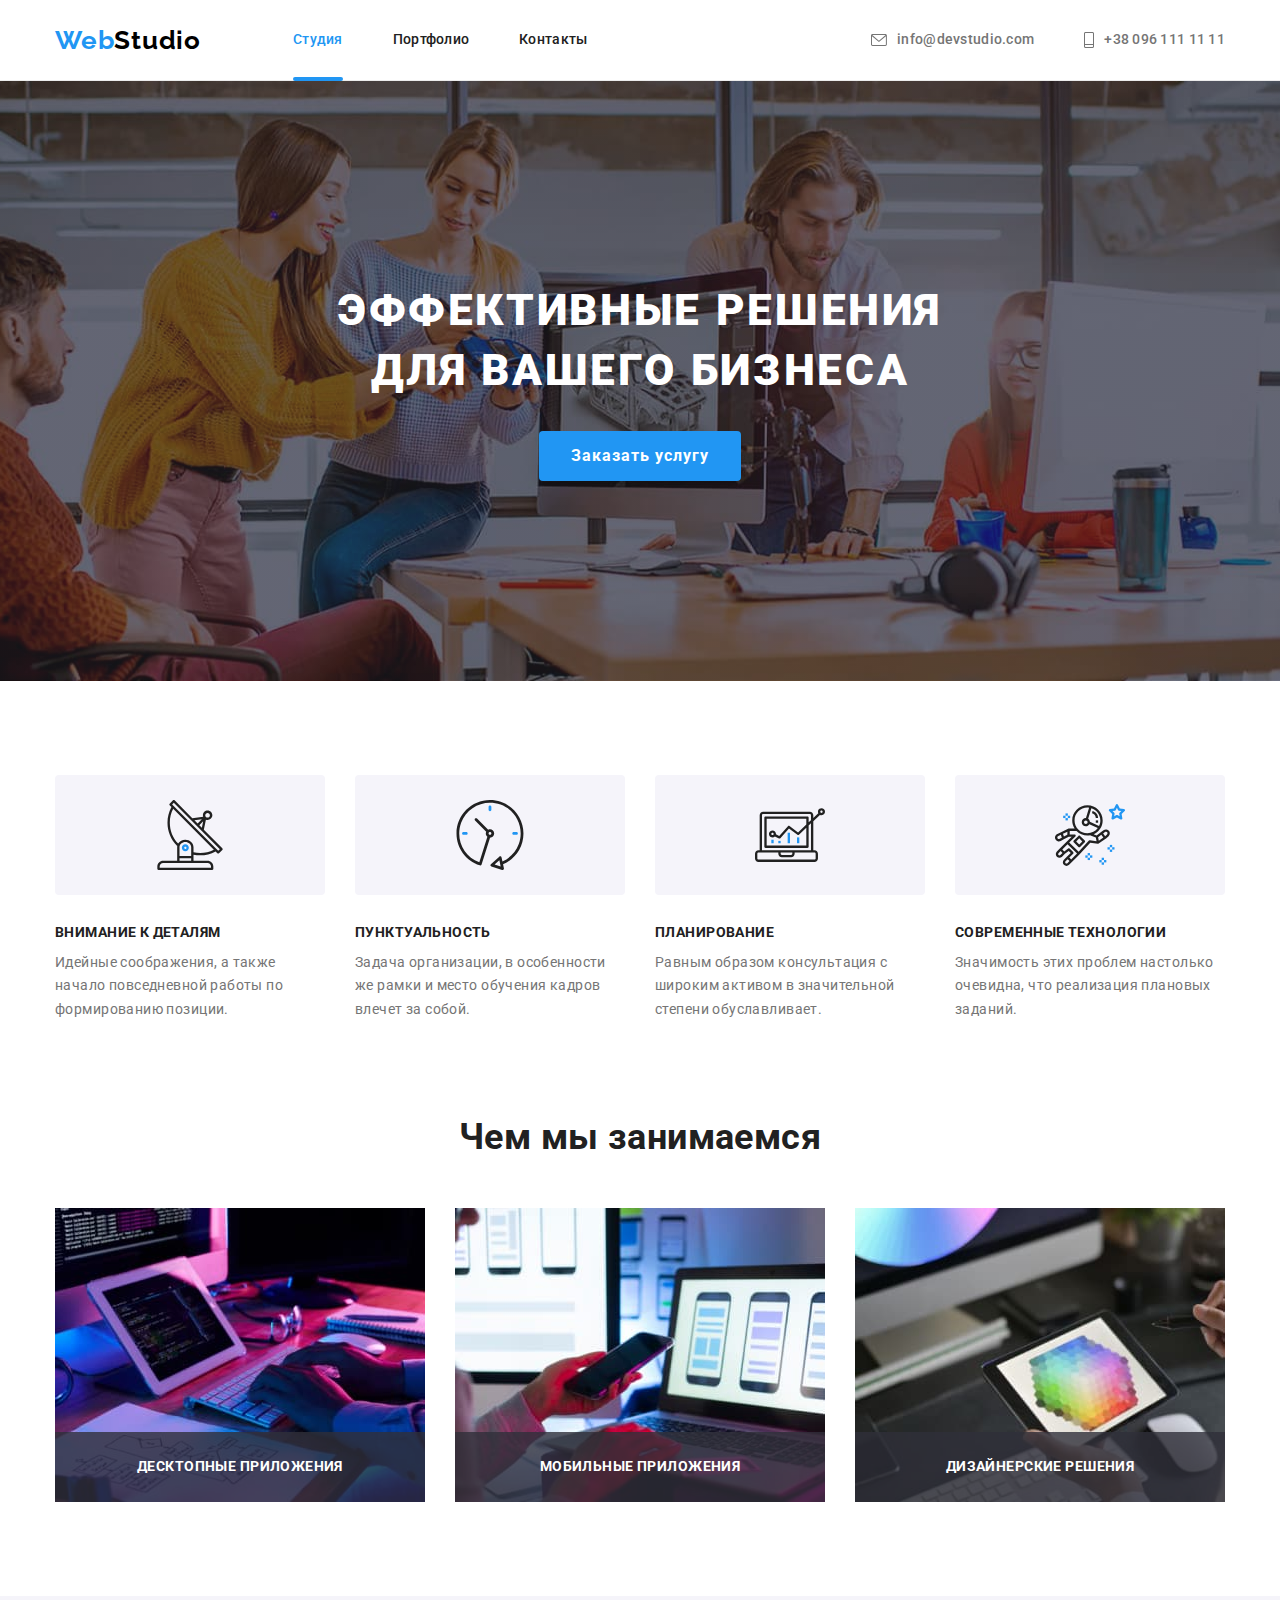
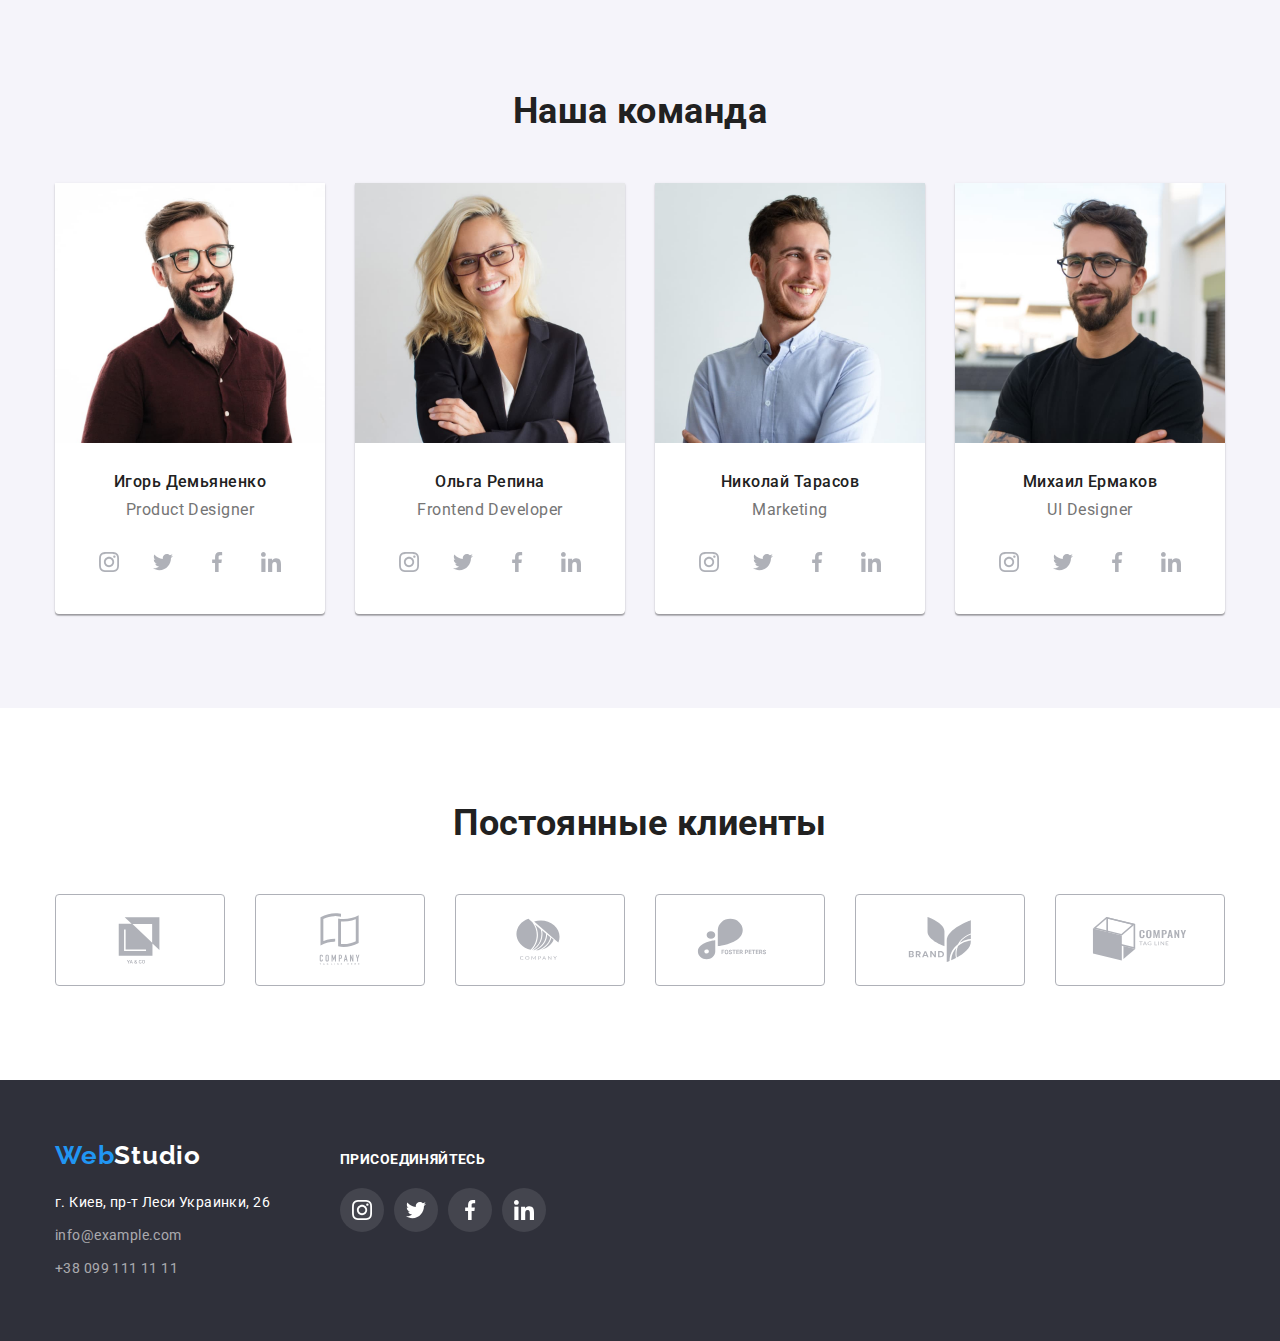
==== commit 719af023: "dz5" ====
--- a/index.html
+++ b/index.html
@@ -20,7 +20,7 @@
         <nav class="header-nav nav"> 
             <a class="logo-header link" href="./index.html">Web<span class="header-logo-black">Studio</span></a>
             <ul  class="list header-nav-list">
-                <li class="header-nav-item"><a class="header-nav-link link current active-link" href="./index.html">Студия</a></li>
+                <li class="header-nav-item"><a class="header-nav-link link current" href="./index.html">Студия</a></li>
                 <li class="header-nav-item"><a class="header-nav-link link" href="./portfolio.html">Портфолио</a></li>
                 <li class="header-nav-item"><a class="header-nav-link link" href="">Контакты</a></li>
             </ul>
@@ -407,11 +407,11 @@
       </div>
     </div>
     </footer>
-    <div class="btn-js is-hidden" data-modal>
-      <div class="hero-button">
+    <div class="overlay-js is-hidden" data-modal>
+      <div class="modal">
         <button type="button" class="button-close" data-modal-close>
           <svg width="11px" height="11px">
-            <use href="./images/Vector.svg"></use>
+            <use href="./images/icons.svg#vektor"></use>
           </svg>
         </button>
       </div>
--- a/css/style.css
+++ b/css/style.css
@@ -8,6 +8,7 @@
     --border-color:#ececec;
     --icons-color: #afb1b8;
     --primery-font: 'Roboto', sans-serif;
+    --transition: 250ms cubic-bezier(0.4, 0, 0.2, 1);
   }
   
   body {
@@ -156,7 +157,8 @@
   letter-spacing: 0.02em;
   margin-left: auto;
   padding-top: 32px;
-    padding-bottom: 32px;
+  padding-bottom: 32px;
+  transition:  var(--transition) 
   }
   .header-icons {
     margin-right: 10px;
@@ -181,12 +183,11 @@
     color: var(--accent-color);
   }
   
-  .active-link {
-    color: var(--btn-color);
+  .current {
     position: relative;
   }
   
-  .active-link::after {
+  .current::after {
     content: '';
     width: 100%;
     height: 4px;
@@ -194,16 +195,13 @@
     position: absolute;
     background-color: var(--accent-color);
     left: 0;
-    bottom: 0;
+    bottom: -1px;
   }
 
  
   
   /*-----------Портфолио------------*/
-  .portfolio{
-    padding-top: 94px;
-    padding-bottom: 94px;
-  }
+ 
   .btn-container{
     margin-bottom: 34px;
 
@@ -274,21 +272,33 @@
   padding: 20px 24px;
 
 }
-
-.project-link:hover .portfolio-img-text,
-.project-link:focus  .portfolio-img-text{
-  transform: translateY(0);
-}
+.project-list-img{
+  display: block;
+}
+
+
 .portfolio-item-wrap {
   position: relative;
   overflow: hidden;
+}
+
+
+.project-link:hover  .portfolio-img-text,
+.project-link:focus  .portfolio-img-text{
+  transform: translateY(0);
+}
+
+
+.project-link{
+  display: flex;
+  flex-direction: column;
 }
 
 .project-link:hover,
 .project-link:focus{
   box-shadow: 0px 1px 1px rgba(0, 0, 0, 0.12), 0px 4px 4px rgba(0, 0, 0, 0.06),
   1px 4px 6px rgba(0, 0, 0, 0.16);
-  display: inline-block;
+
 }
 .portfolio-img-text {
   position: absolute;
@@ -303,9 +313,7 @@
   padding: 63px 24px;
   height: 100%;
   transform: translateY(100%);
-  transition-property: transform;
-  transition-duration: 250ms;
-  transition-timing-function: cubic-bezier(0.4, 0, 0.2, 1);
+  transition: transform var(--transition) 
 }
 
   /* ------------------hero styles---------------- */
@@ -575,18 +583,14 @@
   display: flex;
   justify-content: center;
   align-items: center;
-  width: 170px;
   height: 92px;
+  transition:  var(--transition) 
 }
 
 .client-icon {
   fill: var(--icons-color);
 }
 
-.client-link:hover,
-.client-link:focus {
-  border-color: var(--accent-color);
-}
 
 .client-link:hover,
 .client-link:focus {
@@ -634,6 +638,7 @@
     font-size: 14px;
     line-height: 1.71;
     letter-spacing: 0.03em;
+    transition:  var(--transition) 
     
   }
   
@@ -670,7 +675,8 @@
     }
      
    .footer .social-links{
-     color:var(--external-color)
+     color:var(--external-color);
+     
    } 
 
   .social-item:not(:last-child) {
@@ -684,7 +690,8 @@
     justify-content: center;
     align-items: center;
     border-radius: 50%;
-    color:var(--icons-color)
+    color:var(--icons-color);
+    transition:  var(--transition) 
   }
 
   .social-icons {
@@ -699,7 +706,7 @@
   }
 /* ----------------buttonjs---------------- */
 
-.btn-js{
+.overlay-js{
   position: fixed;
   top: 0;
   width: 100vw;
@@ -712,7 +719,7 @@
   transform: scale(0.1);
 }
 
-.hero-button {
+.modal {
   width: 528px;
   min-height: 581px;
   background-color: var(--external-color);
@@ -741,8 +748,11 @@
   border-radius: 50%;
 }
 
-.is-hidden {
+.overlay-js.is-hidden {
   opacity: 0;
   pointer-events: none;
   visibility: hidden;
 }
+.overlay-js.is-hidden .modal{
+  transform: translate(-50%, 0%) scale(0);
+}
